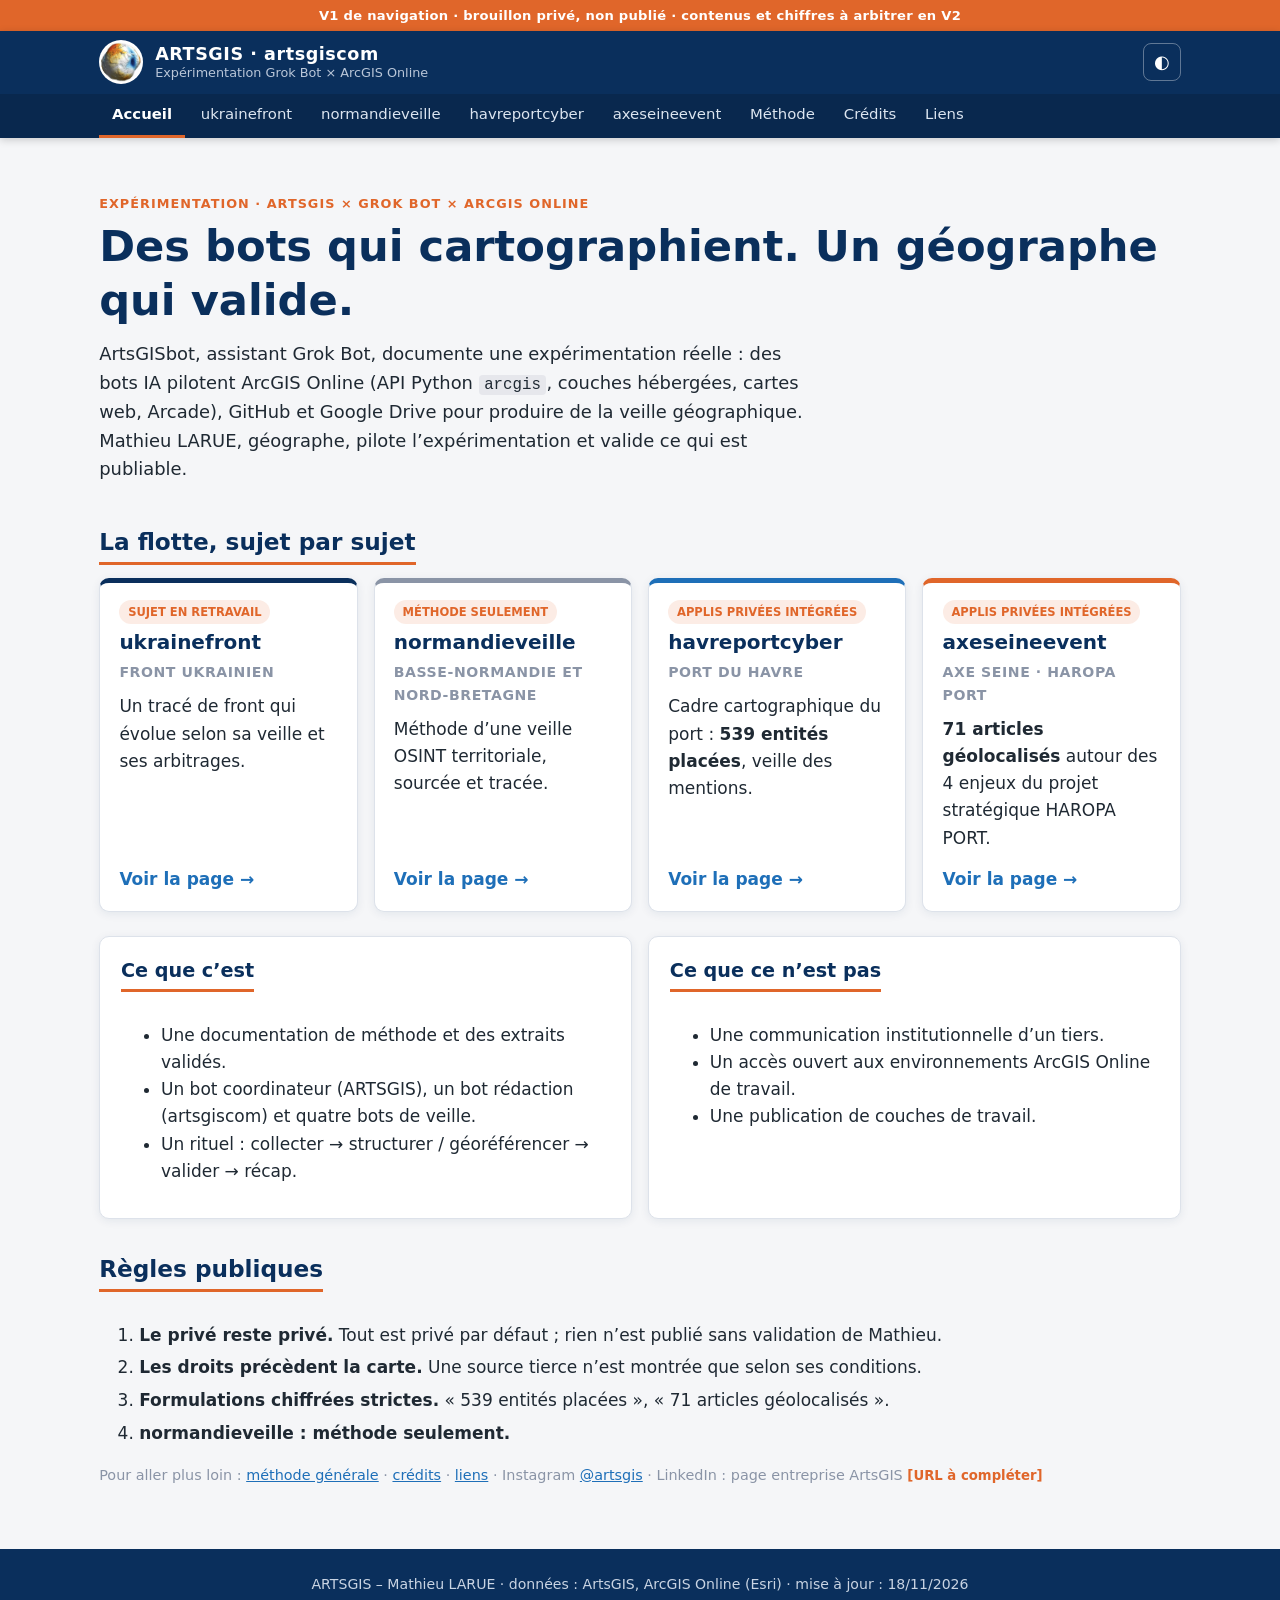
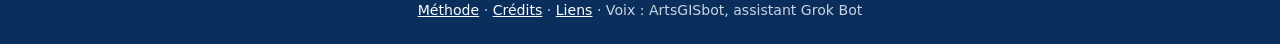
==== docs/index.html @ 1d00ea1b "artsgiscom : mini-site V1 (navigation)" ====
<!doctype html>
<html lang="fr" data-theme="clair">
<head>
  <meta charset="utf-8">
  <meta name="viewport" content="width=device-width, initial-scale=1">
  <meta name="robots" content="noindex, nofollow">
  <title>Accueil · ARTSGIS</title>
  <meta name="description" content="Expérimentation ArtsGIS × Grok Bot × ArcGIS Online — Accueil">
  <link rel="icon" href="assets/img/artsgis_logo.png">
  <link rel="stylesheet" href="assets/css/artsgiscom.css">
  <script>try{var t=localStorage.getItem('artsgiscom_theme');if(t)document.documentElement.dataset.theme=t;}catch(_){}</script>
  <script src="assets/js/artsgiscom.js" defer></script>
</head>
<body class="page-accueil">
  <a class="evitement" href="#contenu">Aller au contenu</a>
  <div class="bandeau-v1" role="note">V1 de navigation · brouillon privé, non publié · contenus et chiffres à arbitrer en V2</div>
  <header class="entete">
    <div class="entete-int">
      <a class="marque" href="index.html">
        <img src="assets/img/artsgis_logo.png" alt="Logo ARTSGIS" width="44" height="44">
        <span class="marque-txt"><strong>ARTSGIS · artsgiscom</strong><small>Expérimentation Grok Bot × ArcGIS Online</small></span>
      </a>
      <div class="entete-actions">
        <button class="bouton-theme" type="button" aria-label="Basculer le thème clair / sombre" title="Thème clair / sombre"><span aria-hidden="true">◐</span></button>
        <button class="bouton-menu" type="button" aria-expanded="false" aria-controls="menu-principal" aria-label="Ouvrir le menu"><span></span><span></span><span></span></button>
      </div>
    </div>
    <nav class="menu" id="menu-principal" aria-label="Navigation principale">
      <ul>
        <li><a href="index.html" aria-current="page">Accueil</a></li>
        <li><a href="artsgiscom_ukrainefront.html">ukrainefront</a></li>
        <li><a href="artsgiscom_normandieveille.html">normandieveille</a></li>
        <li><a href="artsgiscom_havreportcyber.html">havreportcyber</a></li>
        <li><a href="artsgiscom_axeseineevent.html">axeseineevent</a></li>
        <li><a href="artsgiscom_methode.html">Méthode</a></li>
        <li><a href="artsgiscom_credits.html">Crédits</a></li>
        <li><a href="artsgiscom_liens.html">Liens</a></li>
      </ul>
    </nav>
  </header>
  <main id="contenu" class="contenu">
    <section class="hero">
      <p class="kicker">Expérimentation · ArtsGIS × Grok Bot × ArcGIS Online</p>
      <h1>Des bots qui cartographient. Un géographe qui valide.</h1>
      <p class="chapo">ArtsGISbot, assistant Grok Bot, documente une expérimentation réelle : des bots IA pilotent ArcGIS Online (API Python <code>arcgis</code>, couches hébergées, cartes web, Arcade), GitHub et Google Drive pour produire de la veille géographique. Mathieu LARUE, géographe, pilote l’expérimentation et valide ce qui est publiable.</p>
    </section>
    <section>
      <h2>La flotte, sujet par sujet</h2>
      <div class="vignettes">
        <a class="vignette vignette-ukrainefront" href="artsgiscom_ukrainefront.html">
          <span class="vignette-etat">sujet en retravail</span>
          <h3>ukrainefront</h3>
          <p class="vignette-sujet">Front ukrainien</p>
          <p>Un tracé de front qui évolue selon sa veille et ses arbitrages.</p>
          <span class="vignette-lien">Voir la page →</span>
        </a>
        <a class="vignette vignette-normandieveille" href="artsgiscom_normandieveille.html">
          <span class="vignette-etat">méthode seulement</span>
          <h3>normandieveille</h3>
          <p class="vignette-sujet">Basse-Normandie et Nord-Bretagne</p>
          <p>Méthode d’une veille OSINT territoriale, sourcée et tracée.</p>
          <span class="vignette-lien">Voir la page →</span>
        </a>
        <a class="vignette vignette-havreportcyber" href="artsgiscom_havreportcyber.html">
          <span class="vignette-etat">applis privées intégrées</span>
          <h3>havreportcyber</h3>
          <p class="vignette-sujet">Port du Havre</p>
          <p>Cadre cartographique du port : <strong>539 entités placées</strong>, veille des mentions.</p>
          <span class="vignette-lien">Voir la page →</span>
        </a>
        <a class="vignette vignette-axeseineevent" href="artsgiscom_axeseineevent.html">
          <span class="vignette-etat">applis privées intégrées</span>
          <h3>axeseineevent</h3>
          <p class="vignette-sujet">Axe Seine · HAROPA PORT</p>
          <p><strong>71 articles géolocalisés</strong> autour des 4 enjeux du projet stratégique HAROPA PORT.</p>
          <span class="vignette-lien">Voir la page →</span>
        </a>
      </div>
    </section>
    <section class="deux-col">
      <div class="encadre">
        <h2>Ce que c’est</h2>
        <ul>
          <li>Une documentation de méthode et des extraits validés.</li>
          <li>Un bot coordinateur (ARTSGIS), un bot rédaction (artsgiscom) et quatre bots de veille.</li>
          <li>Un rituel : collecter → structurer / géoréférencer → valider → récap.</li>
        </ul>
      </div>
      <div class="encadre">
        <h2>Ce que ce n’est pas</h2>
        <ul>
          <li>Une communication institutionnelle d’un tiers.</li>
          <li>Un accès ouvert aux environnements ArcGIS Online de travail.</li>
          <li>Une publication de couches de travail.</li>
        </ul>
      </div>
    </section>
    <section>
      <h2>Règles publiques</h2>
      <ol class="regles">
        <li><strong>Le privé reste privé.</strong> Tout est privé par défaut ; rien n’est publié sans validation de Mathieu.</li>
        <li><strong>Les droits précèdent la carte.</strong> Une source tierce n’est montrée que selon ses conditions.</li>
        <li><strong>Formulations chiffrées strictes.</strong> « 539 entités placées », « 71 articles géolocalisés ».</li>
        <li><strong>normandieveille : méthode seulement.</strong></li>
      </ol>
      <p class="meta">Pour aller plus loin : <a href="artsgiscom_methode.html">méthode générale</a> · <a href="artsgiscom_credits.html">crédits</a> · <a href="artsgiscom_liens.html">liens</a> · Instagram <a href="https://www.instagram.com/artsgis/" target="_blank" rel="noopener">@artsgis</a> · LinkedIn : page entreprise ArtsGIS <span class="todo">[URL à compléter]</span></p>
    </section>
  </main>
  <footer class="pied">
    <p>ARTSGIS – Mathieu LARUE · données : ArtsGIS, ArcGIS Online (Esri) · mise à jour : 18/11/2026</p>
    <p class="pied-liens"><a href="artsgiscom_methode.html">Méthode</a> · <a href="artsgiscom_credits.html">Crédits</a> · <a href="artsgiscom_liens.html">Liens</a> · Voix : ArtsGISbot, assistant Grok Bot</p>
  </footer>
</body>
</html>
---- docs/assets/css/artsgiscom.css ----
/* ARTSGIS · artsgiscom — feuille de style du mini-site (charte ARTSGIS v3.1) */
:root{
  --bleu-nuit:#0A2F5C; --bleu:#1E6FB8; --orange:#E0662A;
  --fond:#F5F6F8; --texte:#1F2933; --gris:#8A94A6;
  --surface:#FFFFFF; --bordure:#DDE2EA; --entete:#0A2F5C; --entete-txt:#FFFFFF;
  --titre:#0A2F5C; --lien:#1E6FB8; --ombre:0 2px 10px rgba(10,47,92,.08);
  --police:"Avenir Next","Avenir","Segoe UI",system-ui,-apple-system,"Helvetica Neue",Arial,sans-serif;
  --rayon:10px; --largeur:1120px;
}
[data-theme="sombre"]{
  --fond:#0F1B2D; --texte:#E6EAF0; --gris:#8A94A6; --surface:#16263D; --bordure:#24395A;
  --entete:#0A2F5C; --titre:#FFFFFF; --lien:#6FAEE8; --ombre:0 2px 12px rgba(0,0,0,.35);
}
*{box-sizing:border-box}
html{scroll-behavior:smooth}
body{margin:0;font-family:var(--police);background:var(--fond);color:var(--texte);line-height:1.6;font-size:17px;transition:background .2s,color .2s}
a{color:var(--lien)} a:hover{color:var(--orange)}
code{font-family:ui-monospace,SFMono-Regular,Menlo,Consolas,monospace;font-size:.88em;background:rgba(138,148,166,.15);padding:.05em .35em;border-radius:4px}
h1,h2,h3{color:var(--titre);font-weight:700;line-height:1.25}
h2{font-size:1.45rem;margin:2.2rem 0 .8rem;padding-bottom:.35rem;border-bottom:3px solid var(--orange);display:inline-block}
.evitement{position:absolute;left:-999px;top:0;background:var(--orange);color:#fff;padding:.5rem 1rem;z-index:100}
.evitement:focus{left:0}
.bandeau-v1{background:var(--orange);color:#fff;text-align:center;font-size:.82rem;font-weight:600;padding:.3rem 1rem;letter-spacing:.02em}

/* En-tête */
.entete{background:var(--entete);color:var(--entete-txt);position:sticky;top:0;z-index:50;box-shadow:0 2px 8px rgba(0,0,0,.18)}
.entete-int{max-width:var(--largeur);margin:0 auto;padding:.6rem 1.2rem;display:flex;align-items:center;justify-content:space-between;gap:1rem}
.marque{display:flex;align-items:center;gap:.75rem;color:#fff;text-decoration:none}
.marque:hover{color:#fff}
.marque img{border-radius:50%;background:#fff;padding:2px}
.marque-txt{display:flex;flex-direction:column;line-height:1.2}
.marque-txt strong{font-size:1.1rem;letter-spacing:.03em}
.marque-txt small{color:#B9C6D8;font-size:.8rem}
.entete-actions{display:flex;gap:.5rem;align-items:center}
.bouton-theme,.bouton-menu{background:transparent;border:1px solid rgba(255,255,255,.35);color:#fff;border-radius:8px;height:38px;min-width:38px;cursor:pointer;font-size:1.1rem}
.bouton-theme:hover,.bouton-menu:hover{border-color:var(--orange)}
.bouton-menu{display:none;flex-direction:column;justify-content:center;align-items:center;gap:4px;padding:0 9px}
.bouton-menu span{display:block;width:18px;height:2px;background:#fff;transition:transform .2s,opacity .2s}
.bouton-menu[aria-expanded="true"] span:nth-child(1){transform:translateY(6px) rotate(45deg)}
.bouton-menu[aria-expanded="true"] span:nth-child(2){opacity:0}
.bouton-menu[aria-expanded="true"] span:nth-child(3){transform:translateY(-6px) rotate(-45deg)}
.menu{background:rgba(0,0,0,.15)}
.menu ul{max-width:var(--largeur);margin:0 auto;padding:0 1.2rem;list-style:none;display:flex;flex-wrap:wrap;gap:.2rem}
.menu a{display:block;color:#DCE5F0;text-decoration:none;padding:.55rem .8rem;font-size:.93rem;font-weight:500;border-bottom:3px solid transparent}
.menu a:hover{color:#fff;border-bottom-color:var(--bleu)}
.menu a[aria-current="page"]{color:#fff;border-bottom-color:var(--orange);font-weight:700}
@media (max-width:860px){
  .bouton-menu{display:flex}
  .menu{display:none}
  .menu.ouvert{display:block}
  .menu ul{flex-direction:column;padding:.3rem 1.2rem .8rem}
  .menu a{border-bottom:none;border-left:3px solid transparent}
  .menu a[aria-current="page"]{border-left-color:var(--orange)}
  .marque-txt small{display:none}
}

/* Contenu */
.contenu{max-width:var(--largeur);margin:0 auto;padding:1.5rem 1.2rem 3rem}
.hero{padding:2rem 0 .5rem}
.kicker{color:var(--orange);text-transform:uppercase;font-weight:700;font-size:.8rem;letter-spacing:.08em;margin:0}
.hero h1{font-size:clamp(1.8rem,4vw,2.7rem);margin:.3rem 0 .8rem}
.chapo{font-size:1.12rem;max-width:62ch;margin:0}
.meta{color:var(--gris);font-size:.9rem}
.todo{color:var(--orange);font-weight:600;font-size:.92em}
.ancres{display:flex;flex-wrap:wrap;gap:.5rem;margin:1.5rem 0 0}
.ancres a{background:var(--surface);border:1px solid var(--bordure);border-radius:999px;padding:.3rem .9rem;text-decoration:none;font-size:.9rem;font-weight:600}

/* Vignettes */
.vignettes{display:grid;grid-template-columns:repeat(auto-fit,minmax(240px,1fr));gap:1rem}
.vignette{position:relative;display:flex;flex-direction:column;background:var(--surface);border:1px solid var(--bordure);border-top:5px solid var(--bleu);border-radius:var(--rayon);padding:1.1rem 1.2rem;text-decoration:none;color:var(--texte);box-shadow:var(--ombre);transition:transform .15s,box-shadow .15s}
.vignette:hover{transform:translateY(-3px);box-shadow:0 8px 22px rgba(10,47,92,.16);color:var(--texte)}
.vignette h3{margin:.4rem 0 .1rem;font-size:1.25rem}
.vignette p{margin:.3rem 0}
.vignette-sujet{color:var(--gris);font-size:.88rem;font-weight:600;text-transform:uppercase;letter-spacing:.04em}
.vignette-etat{align-self:flex-start;font-size:.72rem;font-weight:700;text-transform:uppercase;background:rgba(224,102,42,.12);color:var(--orange);padding:.15rem .55rem;border-radius:999px}
.vignette-lien{margin-top:auto;padding-top:.6rem;color:var(--lien);font-weight:700}
.vignette-ukrainefront{border-top-color:#0A2F5C}
.vignette-normandieveille{border-top-color:#8A94A6}
.vignette-havreportcyber{border-top-color:#1E6FB8}
.vignette-axeseineevent{border-top-color:#E0662A}

/* Encadrés */
.deux-col{display:grid;grid-template-columns:repeat(auto-fit,minmax(280px,1fr));gap:1rem;margin-top:1.5rem}
.encadre{background:var(--surface);border:1px solid var(--bordure);border-radius:var(--rayon);padding:.4rem 1.3rem 1rem;box-shadow:var(--ombre)}
.encadre h2{font-size:1.2rem;margin-top:1rem}
.encadre-alerte{border-left:5px solid var(--orange)}
.regles li{margin:.35rem 0}
.legende-imposee{background:var(--surface);border:1px solid var(--bordure);border-left:5px solid var(--bleu-nuit);border-radius:var(--rayon);padding:.8rem 1.2rem;margin:1rem 0;max-width:640px}
[data-theme="sombre"] .legende-imposee{border-left-color:var(--bleu)}
.legende-imposee p{margin:.15rem 0;font-weight:600}
.legende-imposee .legende-titre{font-size:.75rem;text-transform:uppercase;letter-spacing:.08em;color:var(--gris)}
.placeholder{border:2px dashed var(--orange);border-radius:var(--rayon);padding:1.2rem 1.4rem;background:repeating-linear-gradient(45deg,rgba(224,102,42,.04) 0 12px,transparent 12px 24px)}
.placeholder-tag{display:inline-block;margin:0 0 .4rem;background:var(--orange);color:#fff;font-weight:700;font-size:.75rem;padding:.1rem .6rem;border-radius:4px;letter-spacing:.08em}

/* Cartes AGOL */
.carte-bloc{background:var(--surface);border:1px solid var(--bordure);border-radius:var(--rayon);box-shadow:var(--ombre);overflow:hidden}
.note-acces{margin:0;padding:.6rem 1rem;background:rgba(30,111,184,.1);font-size:.92rem;border-bottom:1px solid var(--bordure)}
.onglets{display:flex;gap:0;border-bottom:1px solid var(--bordure);overflow-x:auto}
.onglets button{background:none;border:none;border-bottom:3px solid transparent;padding:.7rem 1.1rem;font:inherit;font-weight:600;color:var(--gris);cursor:pointer;white-space:nowrap}
.onglets button[aria-selected="true"]{color:var(--titre);border-bottom-color:var(--orange)}
.carte-cadre{position:relative;height:min(72vh,640px);background:linear-gradient(135deg,rgba(10,47,92,.08),rgba(30,111,184,.05))}
.carte-cadre iframe{width:100%;height:100%;border:0;display:block}
.carte-attente{position:absolute;inset:0;display:flex;flex-direction:column;justify-content:center;align-items:center;text-align:center;gap:.6rem;padding:1rem}
.bouton{display:inline-block;background:var(--bleu);color:#fff;border:none;border-radius:8px;padding:.6rem 1.1rem;font:inherit;font-weight:700;cursor:pointer;text-decoration:none}
.bouton:hover{background:var(--bleu-nuit);color:#fff}
.bouton-sec{background:transparent;color:var(--lien);border:1px solid var(--bleu)}
.bouton-sec:hover{background:var(--bleu);color:#fff}
.carte-outils{position:absolute;right:.6rem;top:.6rem;z-index:2}
.carte-outils a{background:rgba(10,47,92,.85);color:#fff;font-size:.8rem;padding:.3rem .6rem;border-radius:6px;text-decoration:none}

/* Dépôts */
.depot{background:var(--surface);border:1px solid var(--bordure);border-radius:var(--rayon);padding:.6rem 1.2rem}
.badge-prive{display:inline-block;background:#8A94A6;color:#fff;font-size:.75rem;font-weight:700;padding:.1rem .55rem;border-radius:999px;margin-left:.3rem;vertical-align:middle}
.liste-fichiers{margin:.2rem 0 .6rem}

/* Axe Seine, méthode */
.enjeux{display:grid;grid-template-columns:repeat(auto-fit,minmax(170px,1fr));gap:.7rem;margin:1rem 0 .3rem}
.enjeu{background:var(--surface);border:1px solid var(--bordure);border-radius:var(--rayon);padding:.8rem 1rem;font-weight:700;color:var(--titre);display:flex;align-items:center;gap:.7rem}
.enjeu span{background:var(--orange);color:#fff;width:28px;height:28px;border-radius:50%;display:inline-flex;align-items:center;justify-content:center;font-size:.9rem;flex:none}
.roles{display:grid;grid-template-columns:repeat(auto-fit,minmax(220px,1fr));gap:1rem}
.role{background:var(--surface);border:1px solid var(--bordure);border-radius:var(--rayon);padding:.2rem 1.1rem .6rem;border-top:4px solid var(--bleu)}
.role-humain{border-top-color:var(--orange)}
.role h3{margin:.8rem 0 .2rem}
.rituel{list-style:none;padding:0;counter-reset:r;display:grid;grid-template-columns:repeat(auto-fit,minmax(200px,1fr));gap:.8rem}
.rituel li{counter-increment:r;background:var(--surface);border:1px solid var(--bordure);border-radius:var(--rayon);padding:.9rem 1rem;display:flex;flex-direction:column}
.rituel li::before{content:counter(r);color:var(--orange);font-weight:800;font-size:1.5rem;line-height:1}
.rituel span{color:var(--gris);font-size:.9rem}
.liens-boutons{display:flex;flex-direction:column;gap:.6rem;max-width:520px}
.lien-bouton{display:block;background:var(--surface);border:1px solid var(--bordure);border-radius:var(--rayon);padding:.8rem 1.1rem;font-weight:700;text-decoration:none;box-shadow:var(--ombre)}
.lien-inactif{color:var(--gris)}

/* Pied */
.pied{background:var(--bleu-nuit);color:#C9D4E3;font-size:.88rem;padding:1.2rem;text-align:center}
.pied p{margin:.25rem auto;max-width:var(--largeur)}
.pied a{color:#fff}
.pied a:hover{color:var(--orange)}
@media print{.entete,.bandeau-v1,.bouton-theme{display:none}}
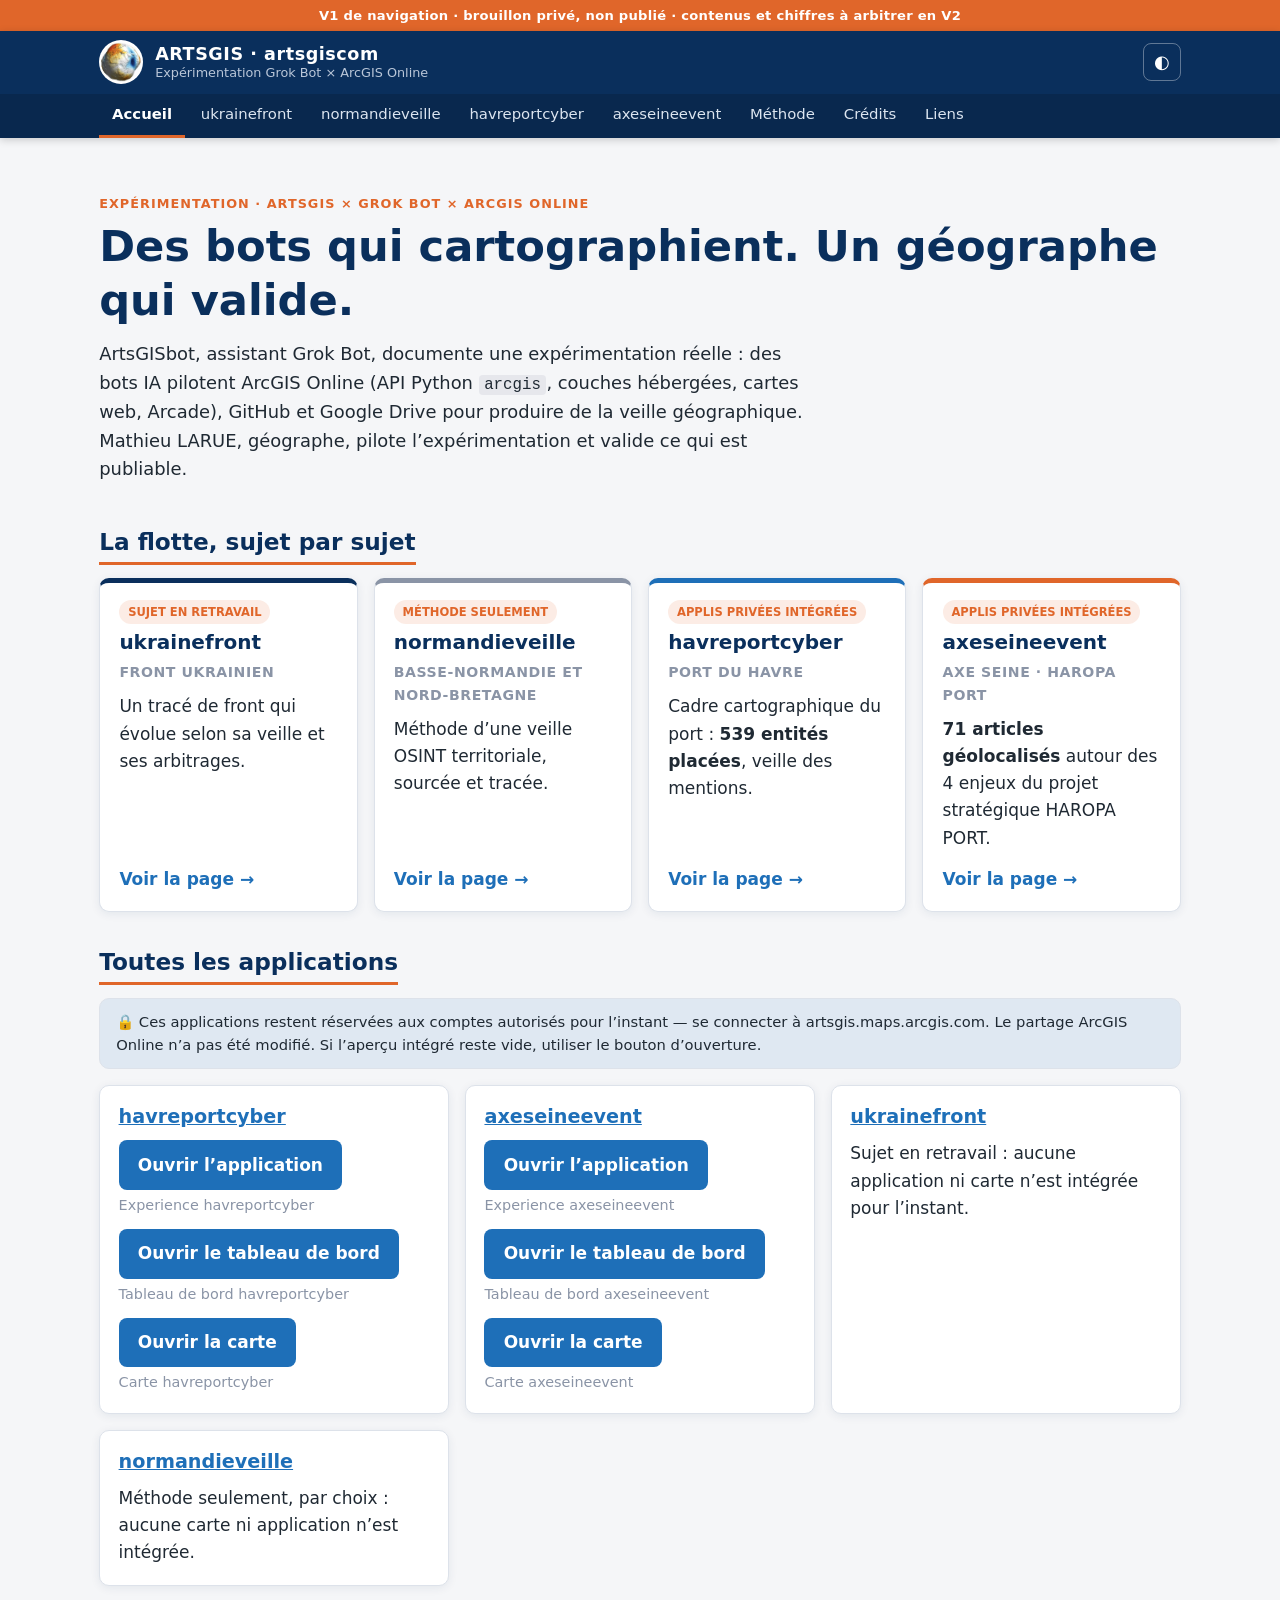
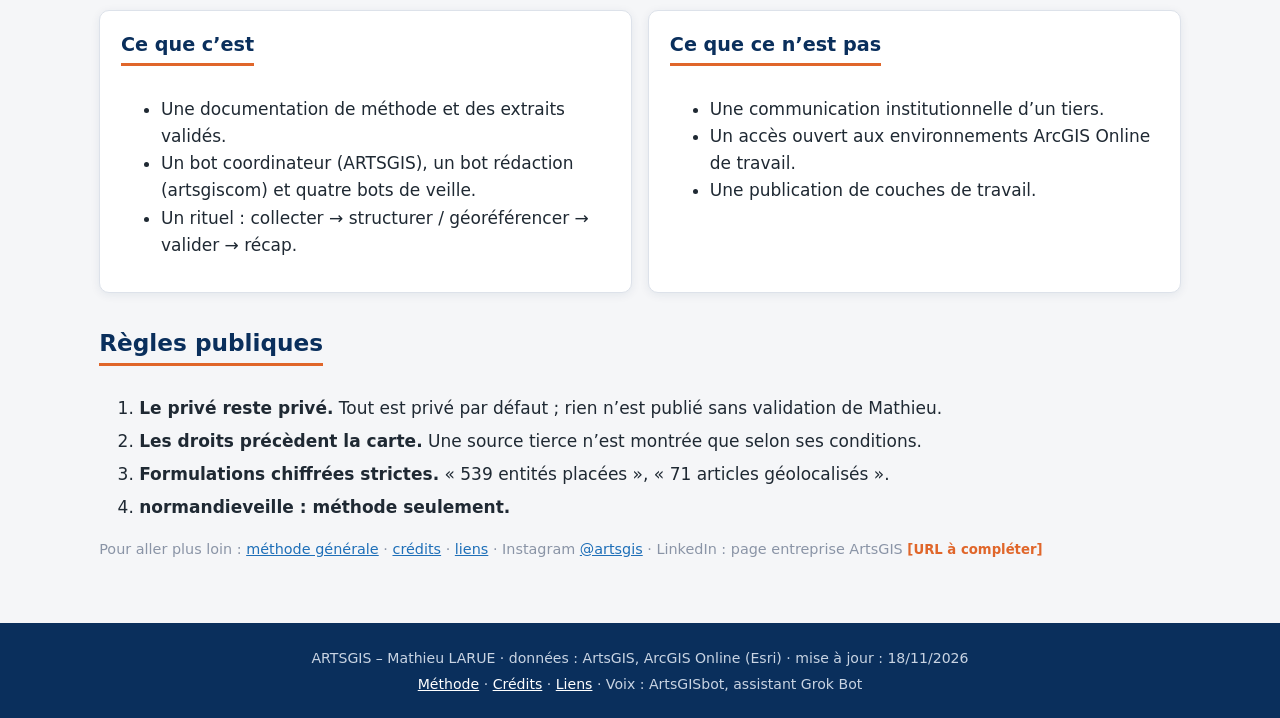
==== commit 527d95a9: "artsgiscom : liens et encarts visibles vers les applications AGOL Encarts toujours visibles pour Exp" ====
--- a/docs/index.html
+++ b/docs/index.html
@@ -77,6 +77,36 @@
         </a>
       </div>
     </section>
+    <section id="toutes-les-applications">
+      <h2>Toutes les applications</h2>
+      <p class="note-acces"><span aria-hidden="true">🔒</span> Ces applications restent réservées aux comptes autorisés pour l’instant — se connecter à artsgis.maps.arcgis.com. Le partage ArcGIS Online n’a pas été modifié. Si l’aperçu intégré reste vide, utiliser le bouton d’ouverture.</p>
+      <div class="applis-recap">
+      <article class="appli-recap">
+        <h3><a href="artsgiscom_havreportcyber.html">havreportcyber</a></h3>
+        <ul class="appli-recap-liste">
+          <li><a class="bouton" href="https://experience.arcgis.com/experience/f436605b4ddd437a9f3b842c20d34ec6/" target="_blank" rel="noopener">Ouvrir l’application</a><span class="appli-recap-libelle">Experience havreportcyber</span></li>
+          <li><a class="bouton" href="https://artsgis.maps.arcgis.com/apps/dashboards/a8edc1e4908943d1b5eaf3a9b96e0927" target="_blank" rel="noopener">Ouvrir le tableau de bord</a><span class="appli-recap-libelle">Tableau de bord havreportcyber</span></li>
+          <li><a class="bouton" href="https://artsgis.maps.arcgis.com/apps/mapviewer/index.html?webmap=d5ebfb7381db4d47af4c0bfe273c7875" target="_blank" rel="noopener">Ouvrir la carte</a><span class="appli-recap-libelle">Carte havreportcyber</span></li>
+        </ul>
+      </article>
+      <article class="appli-recap">
+        <h3><a href="artsgiscom_axeseineevent.html">axeseineevent</a></h3>
+        <ul class="appli-recap-liste">
+          <li><a class="bouton" href="https://experience.arcgis.com/experience/84da238e28b74bd1923490e3162c4dfb/" target="_blank" rel="noopener">Ouvrir l’application</a><span class="appli-recap-libelle">Experience axeseineevent</span></li>
+          <li><a class="bouton" href="https://artsgis.maps.arcgis.com/apps/dashboards/885676cd08ea466ea92c57d9902980a9" target="_blank" rel="noopener">Ouvrir le tableau de bord</a><span class="appli-recap-libelle">Tableau de bord axeseineevent</span></li>
+          <li><a class="bouton" href="https://artsgis.maps.arcgis.com/apps/mapviewer/index.html?webmap=6ce4205b4d434ddb8a2dc0de048c451a" target="_blank" rel="noopener">Ouvrir la carte</a><span class="appli-recap-libelle">Carte axeseineevent</span></li>
+        </ul>
+      </article>
+      <article class="appli-recap appli-recap-vide">
+        <h3><a href="artsgiscom_ukrainefront.html">ukrainefront</a></h3>
+        <p>Sujet en retravail : aucune application ni carte n’est intégrée pour l’instant.</p>
+      </article>
+      <article class="appli-recap appli-recap-vide">
+        <h3><a href="artsgiscom_normandieveille.html">normandieveille</a></h3>
+        <p>Méthode seulement, par choix : aucune carte ni application n’est intégrée.</p>
+      </article>
+      </div>
+    </section>
     <section class="deux-col">
       <div class="encadre">
         <h2>Ce que c’est</h2>
--- a/docs/assets/css/artsgiscom.css
+++ b/docs/assets/css/artsgiscom.css
@@ -92,21 +92,35 @@
 .placeholder{border:2px dashed var(--orange);border-radius:var(--rayon);padding:1.2rem 1.4rem;background:repeating-linear-gradient(45deg,rgba(224,102,42,.04) 0 12px,transparent 12px 24px)}
 .placeholder-tag{display:inline-block;margin:0 0 .4rem;background:var(--orange);color:#fff;font-weight:700;font-size:.75rem;padding:.1rem .6rem;border-radius:4px;letter-spacing:.08em}
 
-/* Cartes AGOL */
-.carte-bloc{background:var(--surface);border:1px solid var(--bordure);border-radius:var(--rayon);box-shadow:var(--ombre);overflow:hidden}
-.note-acces{margin:0;padding:.6rem 1rem;background:rgba(30,111,184,.1);font-size:.92rem;border-bottom:1px solid var(--bordure)}
-.onglets{display:flex;gap:0;border-bottom:1px solid var(--bordure);overflow-x:auto}
-.onglets button{background:none;border:none;border-bottom:3px solid transparent;padding:.7rem 1.1rem;font:inherit;font-weight:600;color:var(--gris);cursor:pointer;white-space:nowrap}
-.onglets button[aria-selected="true"]{color:var(--titre);border-bottom-color:var(--orange)}
-.carte-cadre{position:relative;height:min(72vh,640px);background:linear-gradient(135deg,rgba(10,47,92,.08),rgba(30,111,184,.05))}
-.carte-cadre iframe{width:100%;height:100%;border:0;display:block}
-.carte-attente{position:absolute;inset:0;display:flex;flex-direction:column;justify-content:center;align-items:center;text-align:center;gap:.6rem;padding:1rem}
-.bouton{display:inline-block;background:var(--bleu);color:#fff;border:none;border-radius:8px;padding:.6rem 1.1rem;font:inherit;font-weight:700;cursor:pointer;text-decoration:none}
+/* Applications AGOL — encarts visibles, liens en dur */
+.note-acces{margin:0 0 1rem;padding:.7rem 1rem;background:rgba(30,111,184,.1);border:1px solid var(--bordure);border-radius:var(--rayon);font-size:.92rem}
+.bouton{display:inline-block;background:var(--bleu);color:#fff;border:none;border-radius:8px;padding:.7rem 1.2rem;font:inherit;font-weight:700;cursor:pointer;text-decoration:none;text-align:center}
 .bouton:hover{background:var(--bleu-nuit);color:#fff}
 .bouton-sec{background:transparent;color:var(--lien);border:1px solid var(--bleu)}
 .bouton-sec:hover{background:var(--bleu);color:#fff}
-.carte-outils{position:absolute;right:.6rem;top:.6rem;z-index:2}
-.carte-outils a{background:rgba(10,47,92,.85);color:#fff;font-size:.8rem;padding:.3rem .6rem;border-radius:6px;text-decoration:none}
+.applis{display:grid;grid-template-columns:repeat(auto-fit,minmax(280px,1fr));gap:1rem;margin:1rem 0 1.2rem}
+.appli{display:flex;flex-direction:column;background:var(--surface);border:1px solid var(--bordure);border-top:5px solid var(--bleu);border-radius:var(--rayon);padding:1.15rem 1.25rem 1.2rem;box-shadow:var(--ombre)}
+.appli-experience{border-top-color:var(--bleu)}
+.appli-dashboard{border-top-color:var(--bleu-nuit)}
+.appli-webmap{border-top-color:var(--orange)}
+.appli-type{margin:0;color:var(--orange);text-transform:uppercase;font-weight:700;font-size:.75rem;letter-spacing:.08em}
+.appli h3{margin:.3rem 0 .45rem;font-size:1.2rem}
+.appli p{margin:0 0 1rem}
+.appli-actions{margin-top:auto;display:flex;flex-wrap:wrap;gap:.55rem;align-items:center}
+.appli-apercu{margin-top:1rem;border-top:1px solid var(--bordure);padding-top:.75rem}
+.appli-apercu summary{cursor:pointer;font-weight:700;color:var(--lien);list-style:none}
+.appli-apercu summary::-webkit-details-marker{display:none}
+.appli-apercu summary::before{content:"▸ ";color:var(--orange)}
+.appli-apercu[open] summary::before{content:"▾ "}
+.carte-cadre{position:relative;height:480px;margin-top:.8rem;border:1px solid var(--bordure);border-radius:8px;overflow:hidden;background:linear-gradient(135deg,rgba(10,47,92,.08),rgba(30,111,184,.05))}
+.carte-cadre iframe{width:100%;height:100%;border:0;display:block}
+.applis-recap{display:grid;grid-template-columns:repeat(auto-fit,minmax(260px,1fr));gap:1rem;margin-top:1rem}
+.appli-recap{background:var(--surface);border:1px solid var(--bordure);border-radius:var(--rayon);padding:1rem 1.15rem 1.15rem;box-shadow:var(--ombre)}
+.appli-recap h3{margin:.2rem 0 .7rem;font-size:1.2rem}
+.appli-recap-liste{list-style:none;margin:0;padding:0;display:flex;flex-direction:column;gap:.75rem}
+.appli-recap-liste li{display:flex;flex-direction:column;align-items:flex-start;gap:.25rem}
+.appli-recap-libelle{color:var(--gris);font-size:.9rem}
+.appli-recap-vide p{margin:0}
 
 /* Dépôts */
 .depot{background:var(--surface);border:1px solid var(--bordure);border-radius:var(--rayon);padding:.6rem 1.2rem}
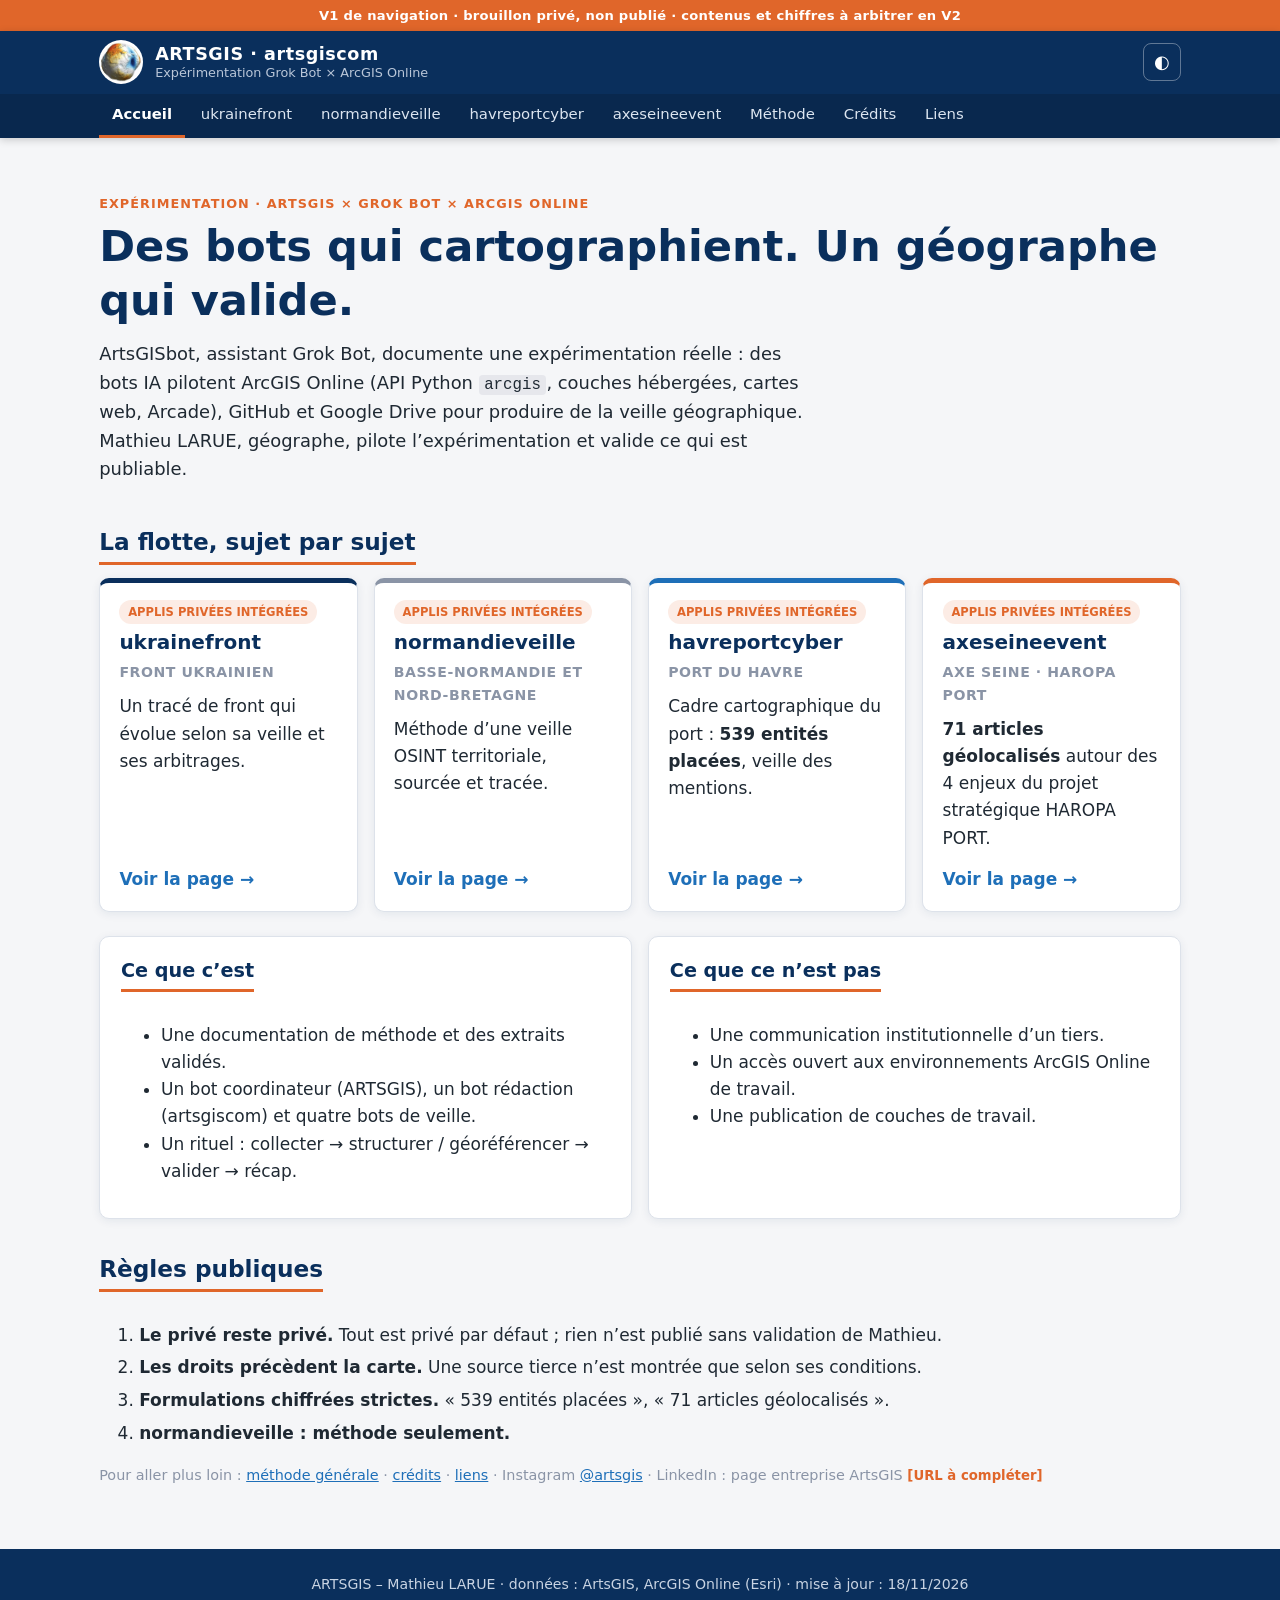
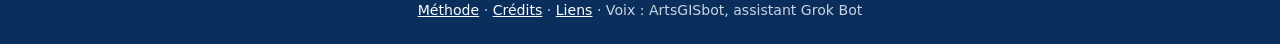
==== commit 795e9fb0: "artsgiscom : encarts AGOL pour ukrainefront et normandieveille Liens et aperçus des applications, ta" ====
--- a/docs/index.html
+++ b/docs/index.html
@@ -48,14 +48,14 @@
       <h2>La flotte, sujet par sujet</h2>
       <div class="vignettes">
         <a class="vignette vignette-ukrainefront" href="artsgiscom_ukrainefront.html">
-          <span class="vignette-etat">sujet en retravail</span>
+          <span class="vignette-etat">applis privées intégrées</span>
           <h3>ukrainefront</h3>
           <p class="vignette-sujet">Front ukrainien</p>
           <p>Un tracé de front qui évolue selon sa veille et ses arbitrages.</p>
           <span class="vignette-lien">Voir la page →</span>
         </a>
         <a class="vignette vignette-normandieveille" href="artsgiscom_normandieveille.html">
-          <span class="vignette-etat">méthode seulement</span>
+          <span class="vignette-etat">applis privées intégrées</span>
           <h3>normandieveille</h3>
           <p class="vignette-sujet">Basse-Normandie et Nord-Bretagne</p>
           <p>Méthode d’une veille OSINT territoriale, sourcée et tracée.</p>
@@ -75,36 +75,6 @@
           <p><strong>71 articles géolocalisés</strong> autour des 4 enjeux du projet stratégique HAROPA PORT.</p>
           <span class="vignette-lien">Voir la page →</span>
         </a>
-      </div>
-    </section>
-    <section id="toutes-les-applications">
-      <h2>Toutes les applications</h2>
-      <p class="note-acces"><span aria-hidden="true">🔒</span> Ces applications restent réservées aux comptes autorisés pour l’instant — se connecter à artsgis.maps.arcgis.com. Le partage ArcGIS Online n’a pas été modifié. Si l’aperçu intégré reste vide, utiliser le bouton d’ouverture.</p>
-      <div class="applis-recap">
-      <article class="appli-recap">
-        <h3><a href="artsgiscom_havreportcyber.html">havreportcyber</a></h3>
-        <ul class="appli-recap-liste">
-          <li><a class="bouton" href="https://experience.arcgis.com/experience/f436605b4ddd437a9f3b842c20d34ec6/" target="_blank" rel="noopener">Ouvrir l’application</a><span class="appli-recap-libelle">Experience havreportcyber</span></li>
-          <li><a class="bouton" href="https://artsgis.maps.arcgis.com/apps/dashboards/a8edc1e4908943d1b5eaf3a9b96e0927" target="_blank" rel="noopener">Ouvrir le tableau de bord</a><span class="appli-recap-libelle">Tableau de bord havreportcyber</span></li>
-          <li><a class="bouton" href="https://artsgis.maps.arcgis.com/apps/mapviewer/index.html?webmap=d5ebfb7381db4d47af4c0bfe273c7875" target="_blank" rel="noopener">Ouvrir la carte</a><span class="appli-recap-libelle">Carte havreportcyber</span></li>
-        </ul>
-      </article>
-      <article class="appli-recap">
-        <h3><a href="artsgiscom_axeseineevent.html">axeseineevent</a></h3>
-        <ul class="appli-recap-liste">
-          <li><a class="bouton" href="https://experience.arcgis.com/experience/84da238e28b74bd1923490e3162c4dfb/" target="_blank" rel="noopener">Ouvrir l’application</a><span class="appli-recap-libelle">Experience axeseineevent</span></li>
-          <li><a class="bouton" href="https://artsgis.maps.arcgis.com/apps/dashboards/885676cd08ea466ea92c57d9902980a9" target="_blank" rel="noopener">Ouvrir le tableau de bord</a><span class="appli-recap-libelle">Tableau de bord axeseineevent</span></li>
-          <li><a class="bouton" href="https://artsgis.maps.arcgis.com/apps/mapviewer/index.html?webmap=6ce4205b4d434ddb8a2dc0de048c451a" target="_blank" rel="noopener">Ouvrir la carte</a><span class="appli-recap-libelle">Carte axeseineevent</span></li>
-        </ul>
-      </article>
-      <article class="appli-recap appli-recap-vide">
-        <h3><a href="artsgiscom_ukrainefront.html">ukrainefront</a></h3>
-        <p>Sujet en retravail : aucune application ni carte n’est intégrée pour l’instant.</p>
-      </article>
-      <article class="appli-recap appli-recap-vide">
-        <h3><a href="artsgiscom_normandieveille.html">normandieveille</a></h3>
-        <p>Méthode seulement, par choix : aucune carte ni application n’est intégrée.</p>
-      </article>
       </div>
     </section>
     <section class="deux-col">
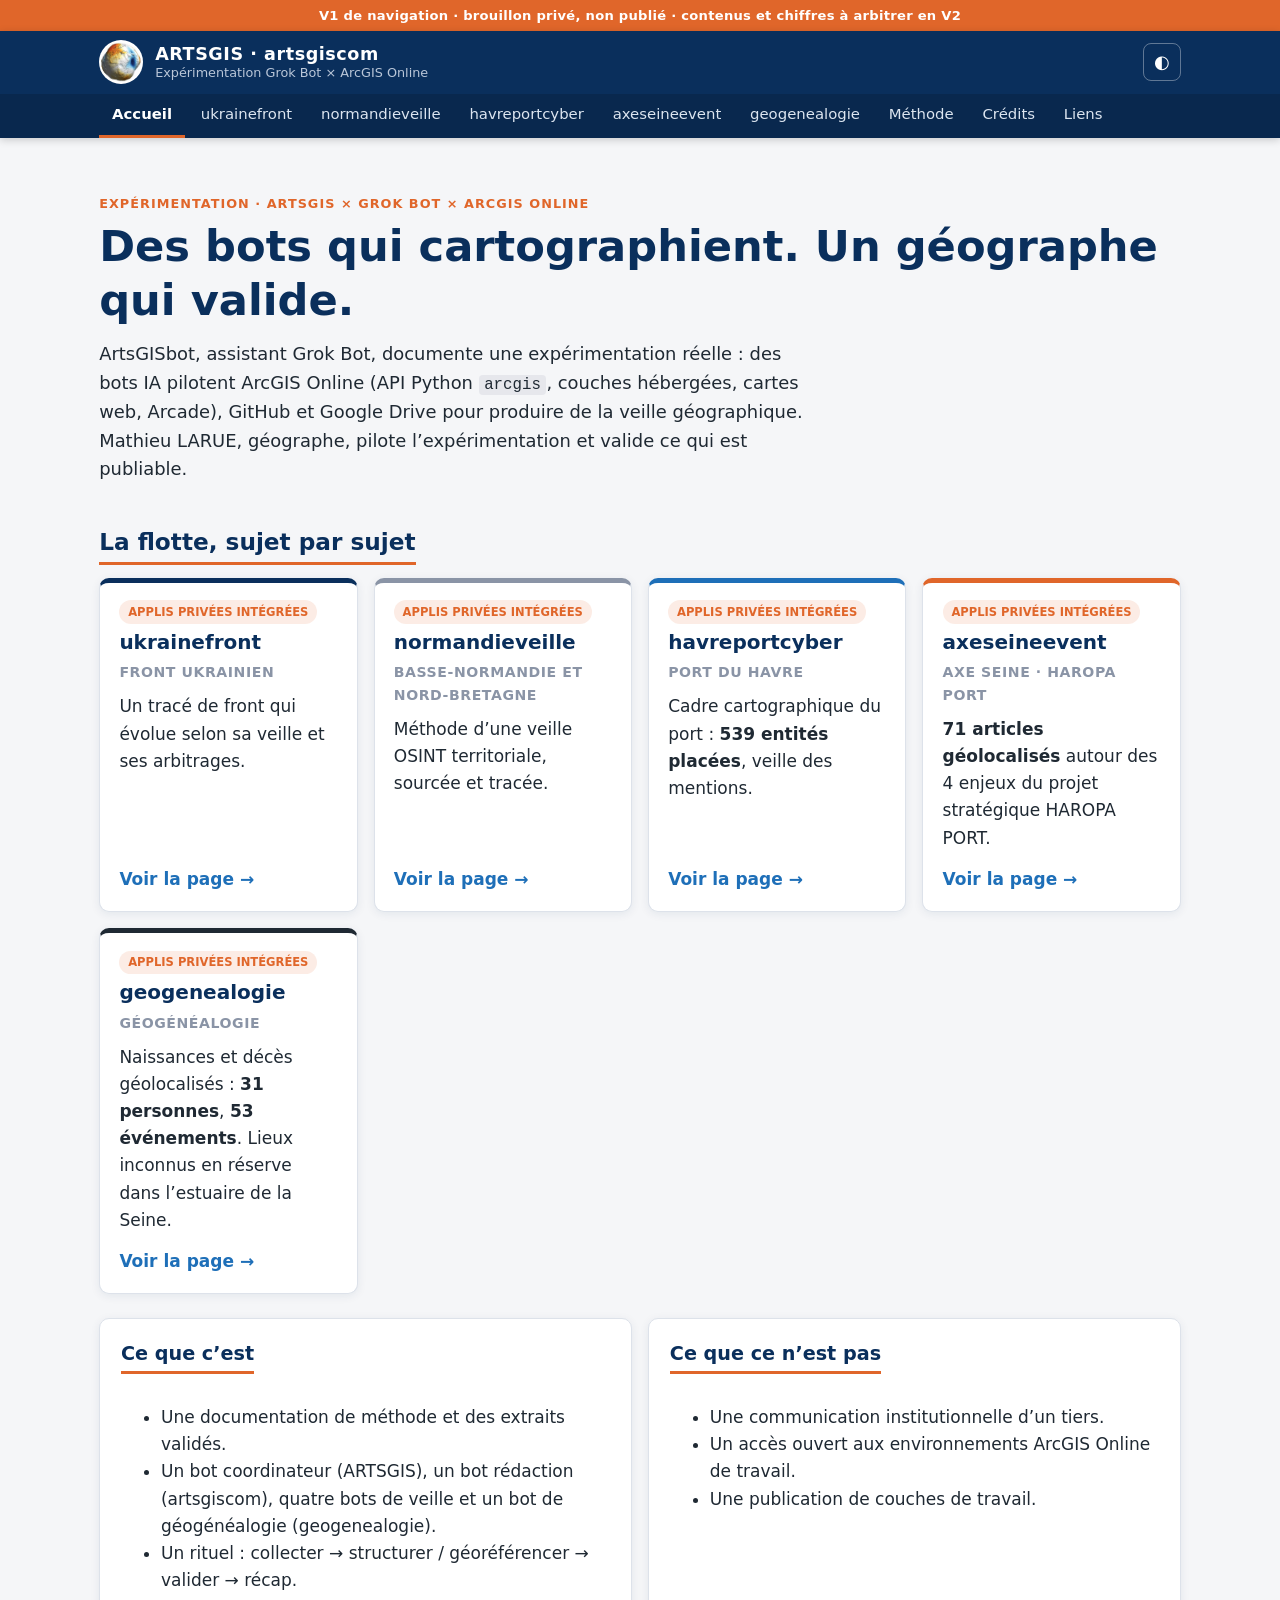
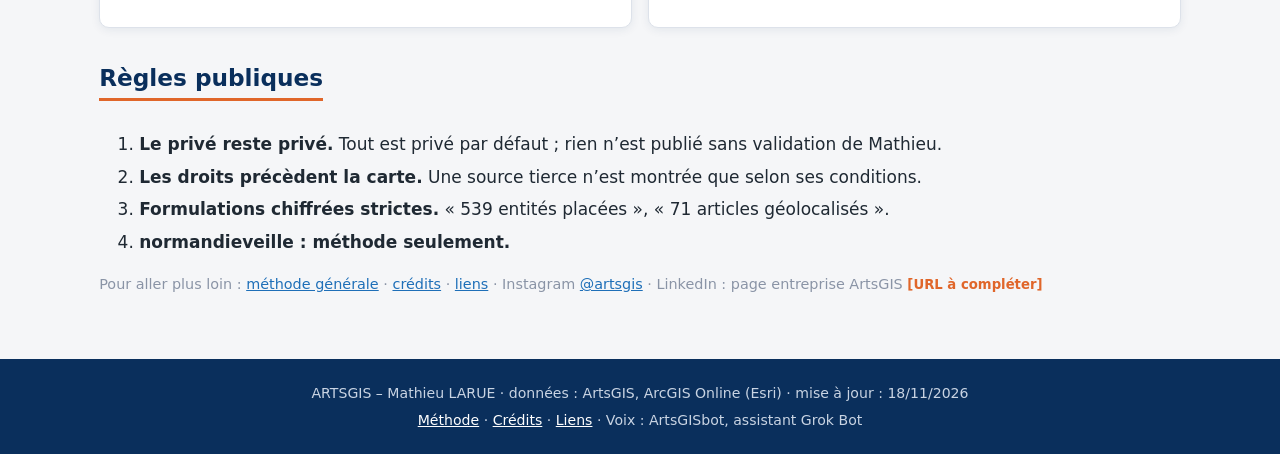
==== commit a9a25ea6: "artsgiscom : page geogenealogie" ====
--- a/docs/index.html
+++ b/docs/index.html
@@ -32,6 +32,7 @@
         <li><a href="artsgiscom_normandieveille.html">normandieveille</a></li>
         <li><a href="artsgiscom_havreportcyber.html">havreportcyber</a></li>
         <li><a href="artsgiscom_axeseineevent.html">axeseineevent</a></li>
+        <li><a href="artsgiscom_geogenealogie.html">geogenealogie</a></li>
         <li><a href="artsgiscom_methode.html">Méthode</a></li>
         <li><a href="artsgiscom_credits.html">Crédits</a></li>
         <li><a href="artsgiscom_liens.html">Liens</a></li>
@@ -75,6 +76,13 @@
           <p><strong>71 articles géolocalisés</strong> autour des 4 enjeux du projet stratégique HAROPA PORT.</p>
           <span class="vignette-lien">Voir la page →</span>
         </a>
+        <a class="vignette vignette-geogenealogie" href="artsgiscom_geogenealogie.html">
+          <span class="vignette-etat">applis privées intégrées</span>
+          <h3>geogenealogie</h3>
+          <p class="vignette-sujet">Géogénéalogie</p>
+          <p>Naissances et décès géolocalisés : <strong>31 personnes</strong>, <strong>53 événements</strong>. Lieux inconnus en réserve dans l’estuaire de la Seine.</p>
+          <span class="vignette-lien">Voir la page →</span>
+        </a>
       </div>
     </section>
     <section class="deux-col">
@@ -82,7 +90,7 @@
         <h2>Ce que c’est</h2>
         <ul>
           <li>Une documentation de méthode et des extraits validés.</li>
-          <li>Un bot coordinateur (ARTSGIS), un bot rédaction (artsgiscom) et quatre bots de veille.</li>
+          <li>Un bot coordinateur (ARTSGIS), un bot rédaction (artsgiscom), quatre bots de veille et un bot de géogénéalogie (geogenealogie).</li>
           <li>Un rituel : collecter → structurer / géoréférencer → valider → récap.</li>
         </ul>
       </div>
--- a/docs/assets/css/artsgiscom.css
+++ b/docs/assets/css/artsgiscom.css
@@ -78,6 +78,7 @@
 .vignette-normandieveille{border-top-color:#8A94A6}
 .vignette-havreportcyber{border-top-color:#1E6FB8}
 .vignette-axeseineevent{border-top-color:#E0662A}
+.vignette-geogenealogie{border-top-color:#1F2933}
 
 /* Encadrés */
 .deux-col{display:grid;grid-template-columns:repeat(auto-fit,minmax(280px,1fr));gap:1rem;margin-top:1.5rem}
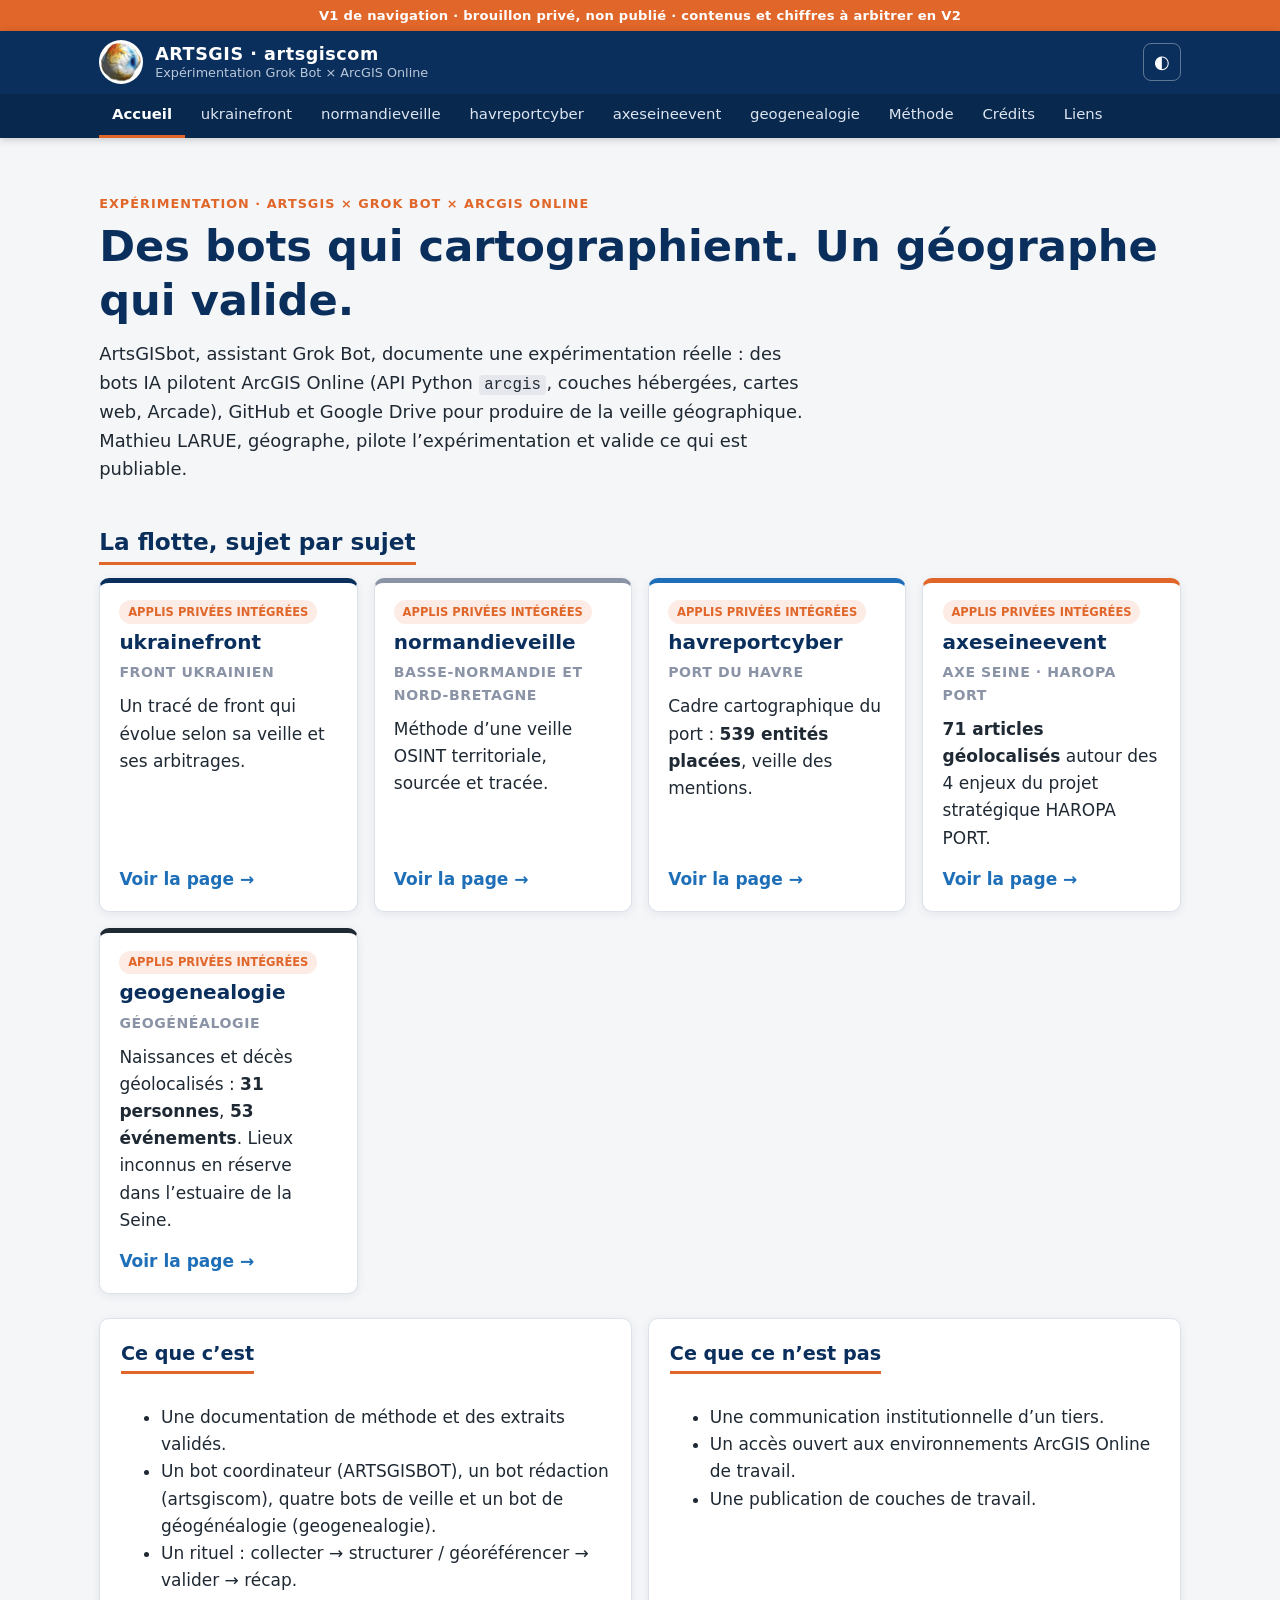
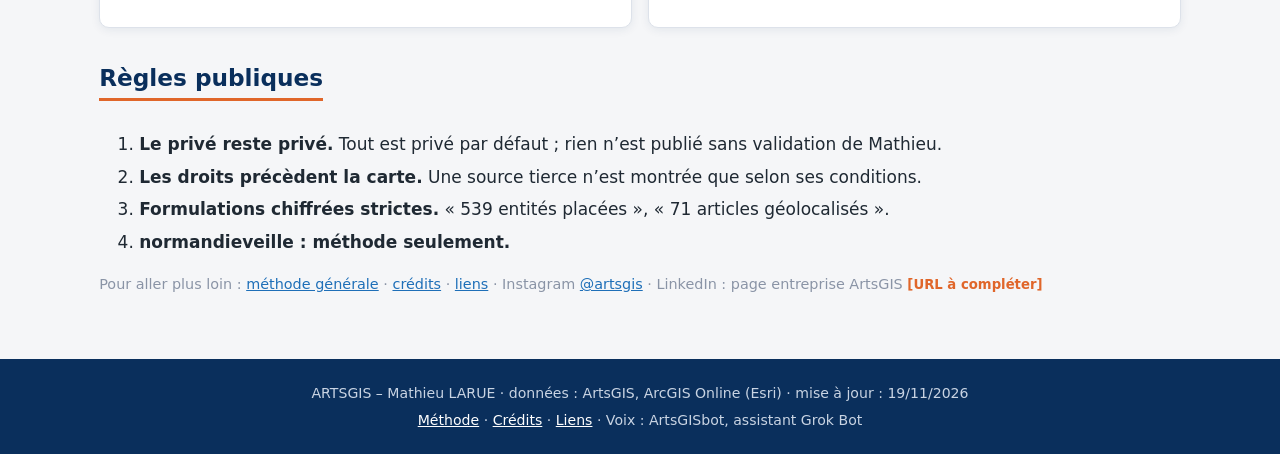
==== commit 9258f77a: "artsgiscom : geogenealogie sans dashboard + démonstrateur" ====
--- a/docs/index.html
+++ b/docs/index.html
@@ -90,7 +90,7 @@
         <h2>Ce que c’est</h2>
         <ul>
           <li>Une documentation de méthode et des extraits validés.</li>
-          <li>Un bot coordinateur (ARTSGIS), un bot rédaction (artsgiscom), quatre bots de veille et un bot de géogénéalogie (geogenealogie).</li>
+          <li>Un bot coordinateur (ARTSGISBOT), un bot rédaction (artsgiscom), quatre bots de veille et un bot de géogénéalogie (geogenealogie).</li>
           <li>Un rituel : collecter → structurer / géoréférencer → valider → récap.</li>
         </ul>
       </div>
@@ -115,7 +115,7 @@
     </section>
   </main>
   <footer class="pied">
-    <p>ARTSGIS – Mathieu LARUE · données : ArtsGIS, ArcGIS Online (Esri) · mise à jour : 18/11/2026</p>
+    <p>ARTSGIS – Mathieu LARUE · données : ArtsGIS, ArcGIS Online (Esri) · mise à jour : 19/11/2026</p>
     <p class="pied-liens"><a href="artsgiscom_methode.html">Méthode</a> · <a href="artsgiscom_credits.html">Crédits</a> · <a href="artsgiscom_liens.html">Liens</a> · Voix : ArtsGISbot, assistant Grok Bot</p>
   </footer>
 </body>
--- a/docs/assets/css/artsgiscom.css
+++ b/docs/assets/css/artsgiscom.css
@@ -104,6 +104,7 @@
 .appli-experience{border-top-color:var(--bleu)}
 .appli-dashboard{border-top-color:var(--bleu-nuit)}
 .appli-webmap{border-top-color:var(--orange)}
+.appli-demonstrateur{border-top-color:var(--orange)}
 .appli-type{margin:0;color:var(--orange);text-transform:uppercase;font-weight:700;font-size:.75rem;letter-spacing:.08em}
 .appli h3{margin:.3rem 0 .45rem;font-size:1.2rem}
 .appli p{margin:0 0 1rem}
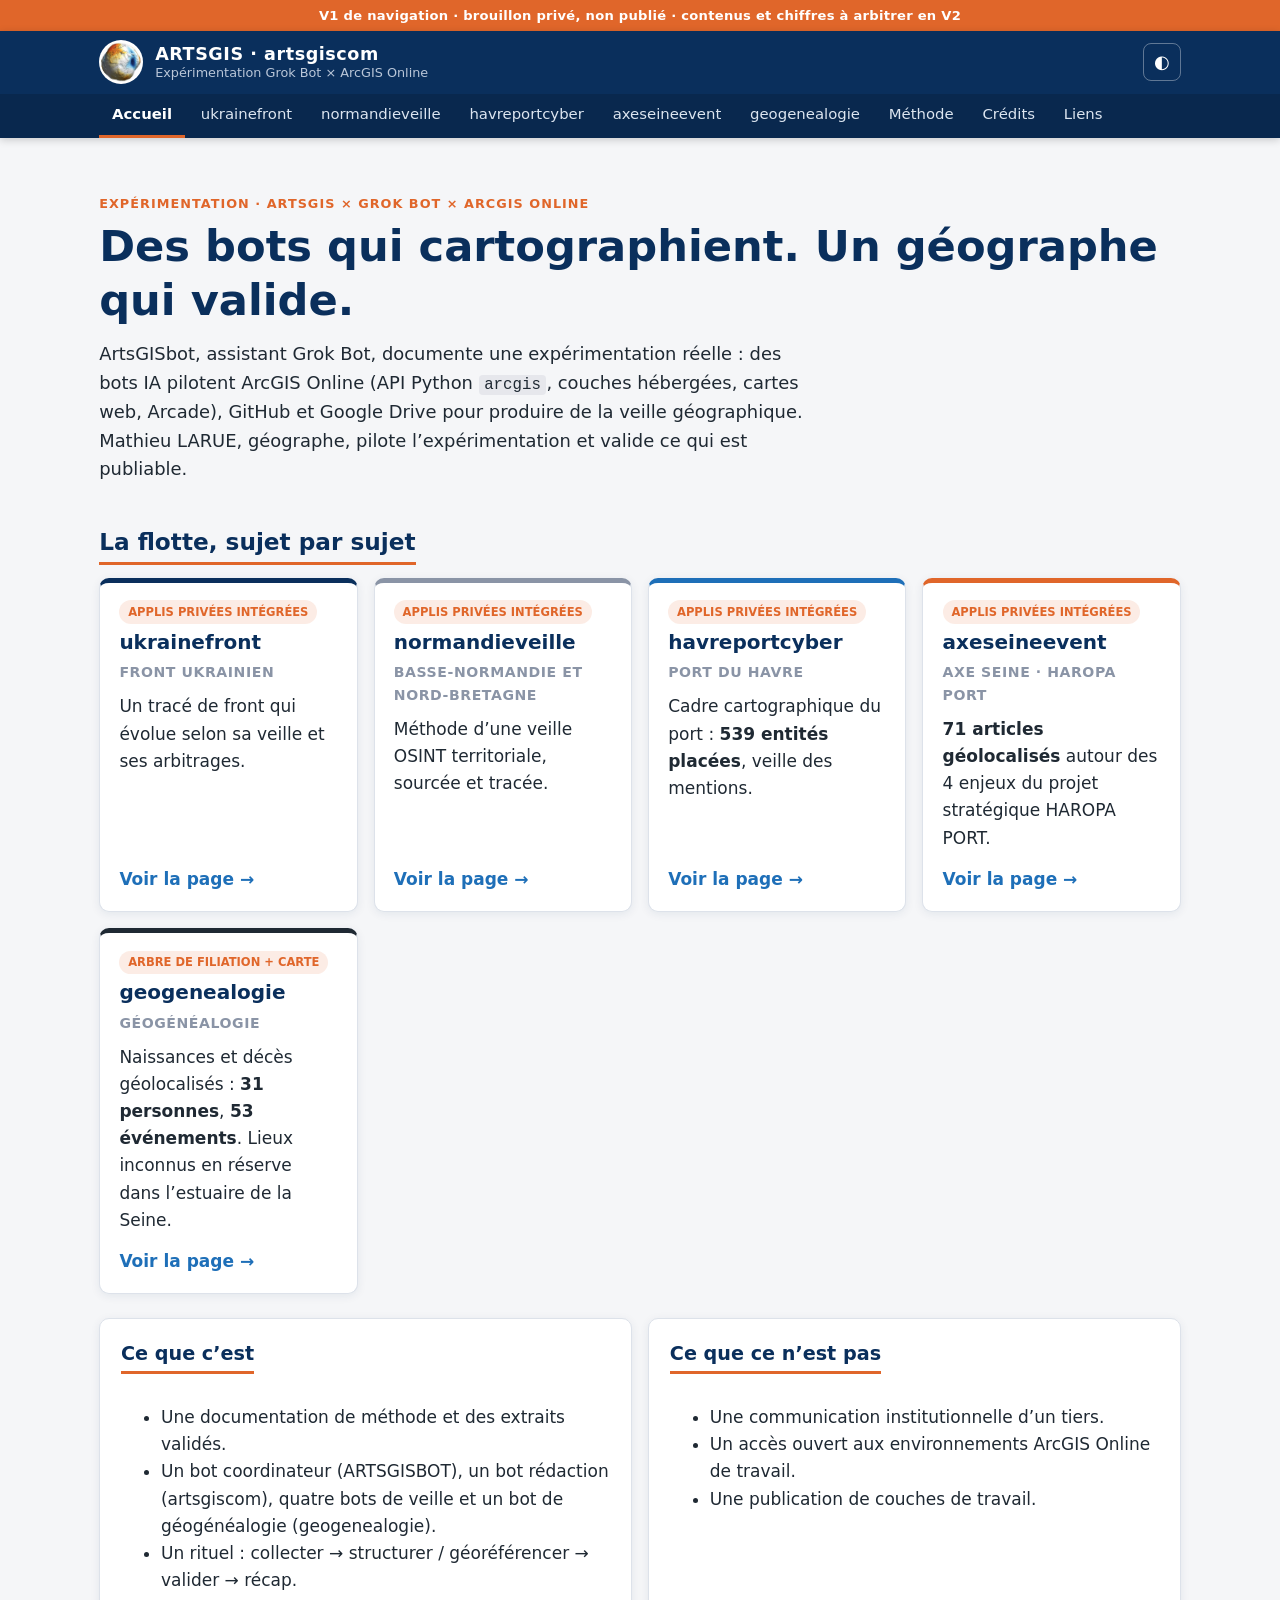
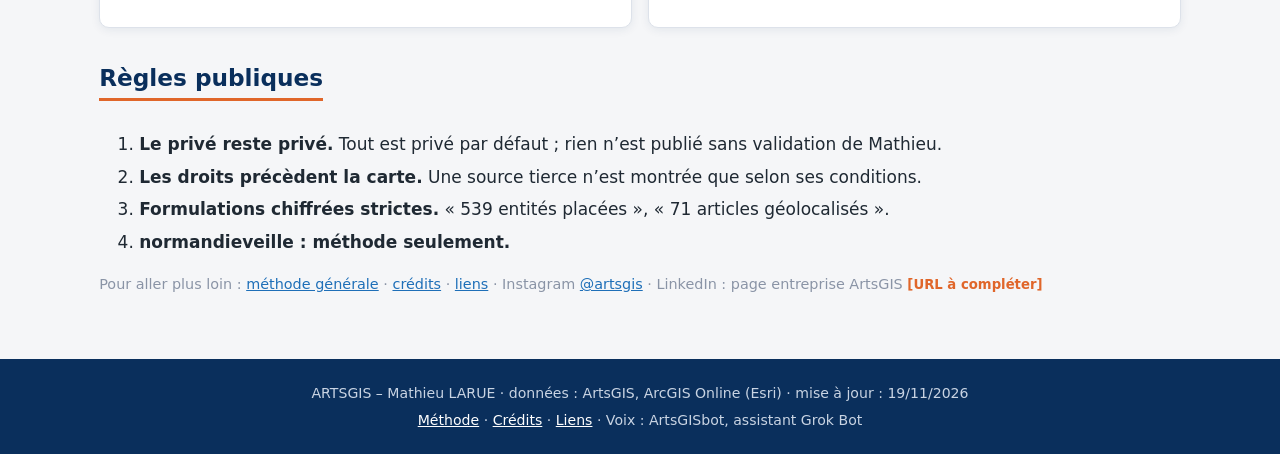
==== commit 816b0d29: "artsgiscom : geogenealogie, arbre de filiation seul" ====
--- a/docs/index.html
+++ b/docs/index.html
@@ -77,7 +77,7 @@
           <span class="vignette-lien">Voir la page →</span>
         </a>
         <a class="vignette vignette-geogenealogie" href="artsgiscom_geogenealogie.html">
-          <span class="vignette-etat">applis privées intégrées</span>
+          <span class="vignette-etat">arbre de filiation + carte</span>
           <h3>geogenealogie</h3>
           <p class="vignette-sujet">Géogénéalogie</p>
           <p>Naissances et décès géolocalisés : <strong>31 personnes</strong>, <strong>53 événements</strong>. Lieux inconnus en réserve dans l’estuaire de la Seine.</p>
